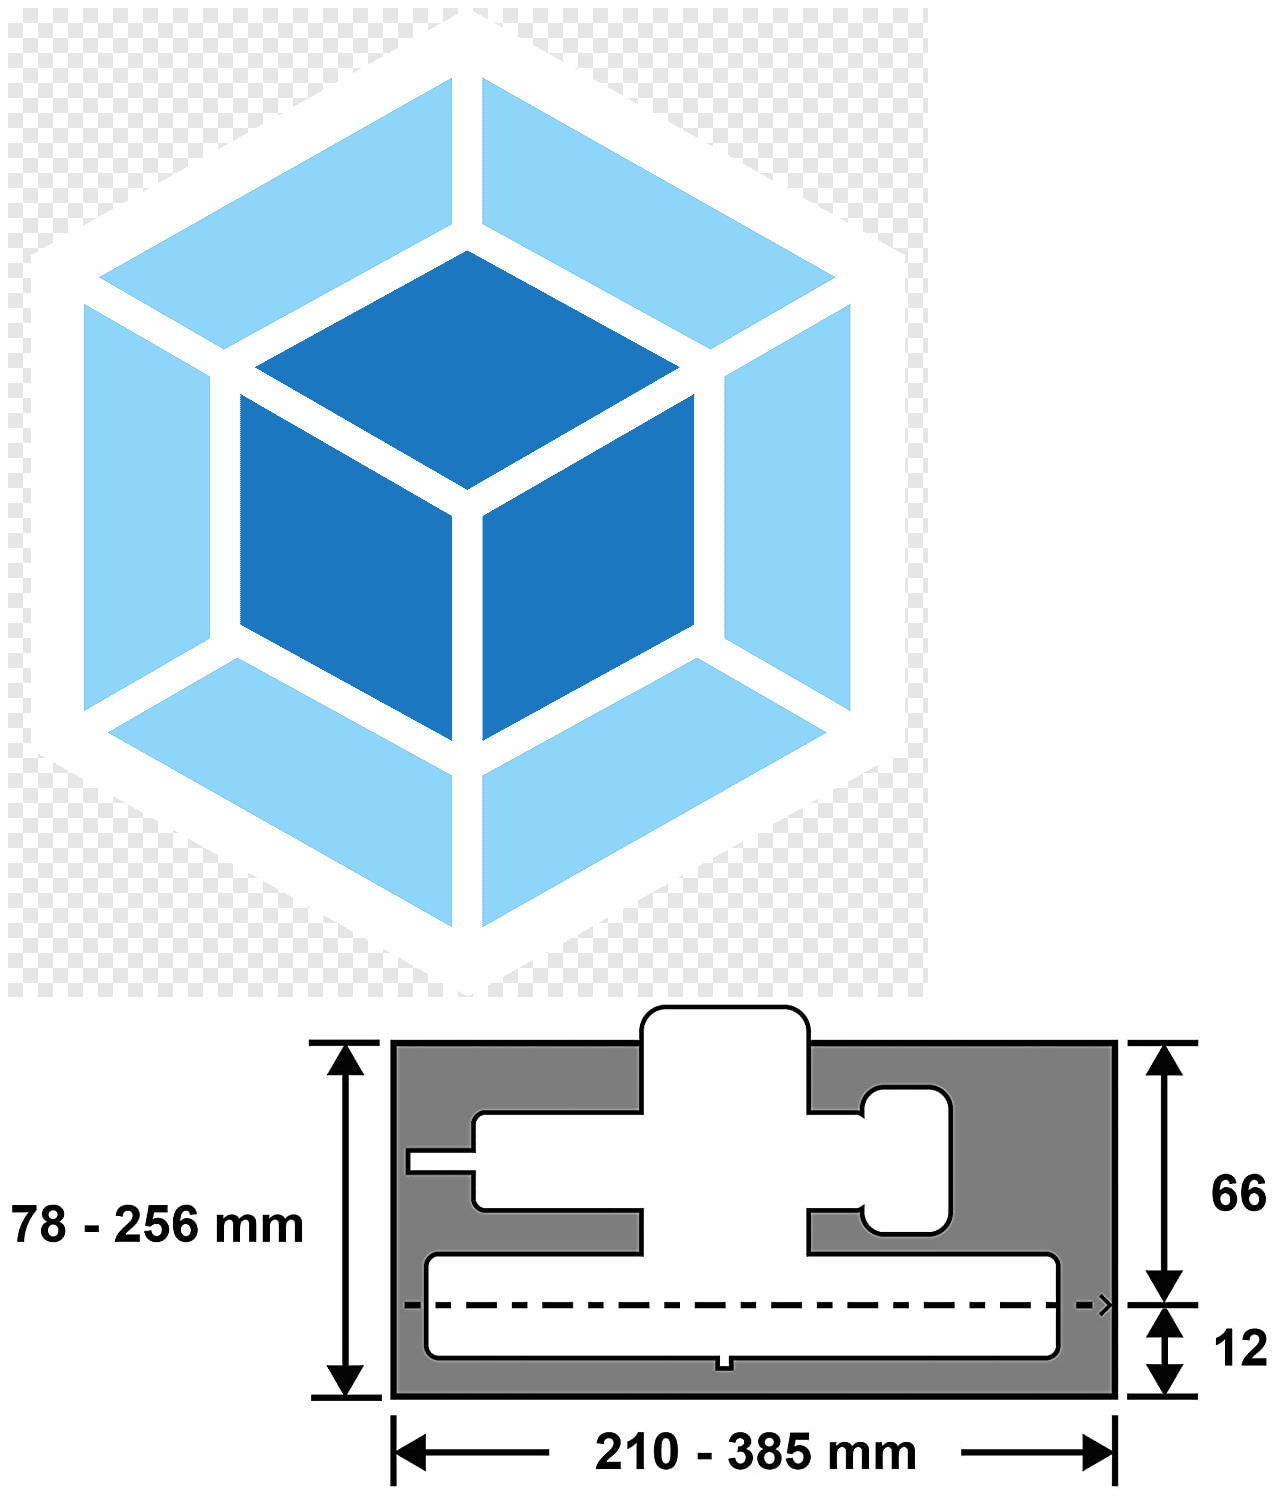
==== src/index.html @ 7921c836 "Inicialización del proyecto" ====
<!DOCTYPE html>
<html lang="en">
<head>
    <meta charset="UTF-8">
    <meta http-equiv="X-UA-Compatible" content="IE=edge">
    <meta name="viewport" content="width=device-width, initial-scale=1.0">
    <title>Webpack</title>
</head>
<body>
    
<img src="./assets/logo-webpack.png" alt="" class="Webpack logo">
<img src="./assets/Dimensiones_FKS145.jpg" alt="" class="Guia Logo">
    
</body>
</html>
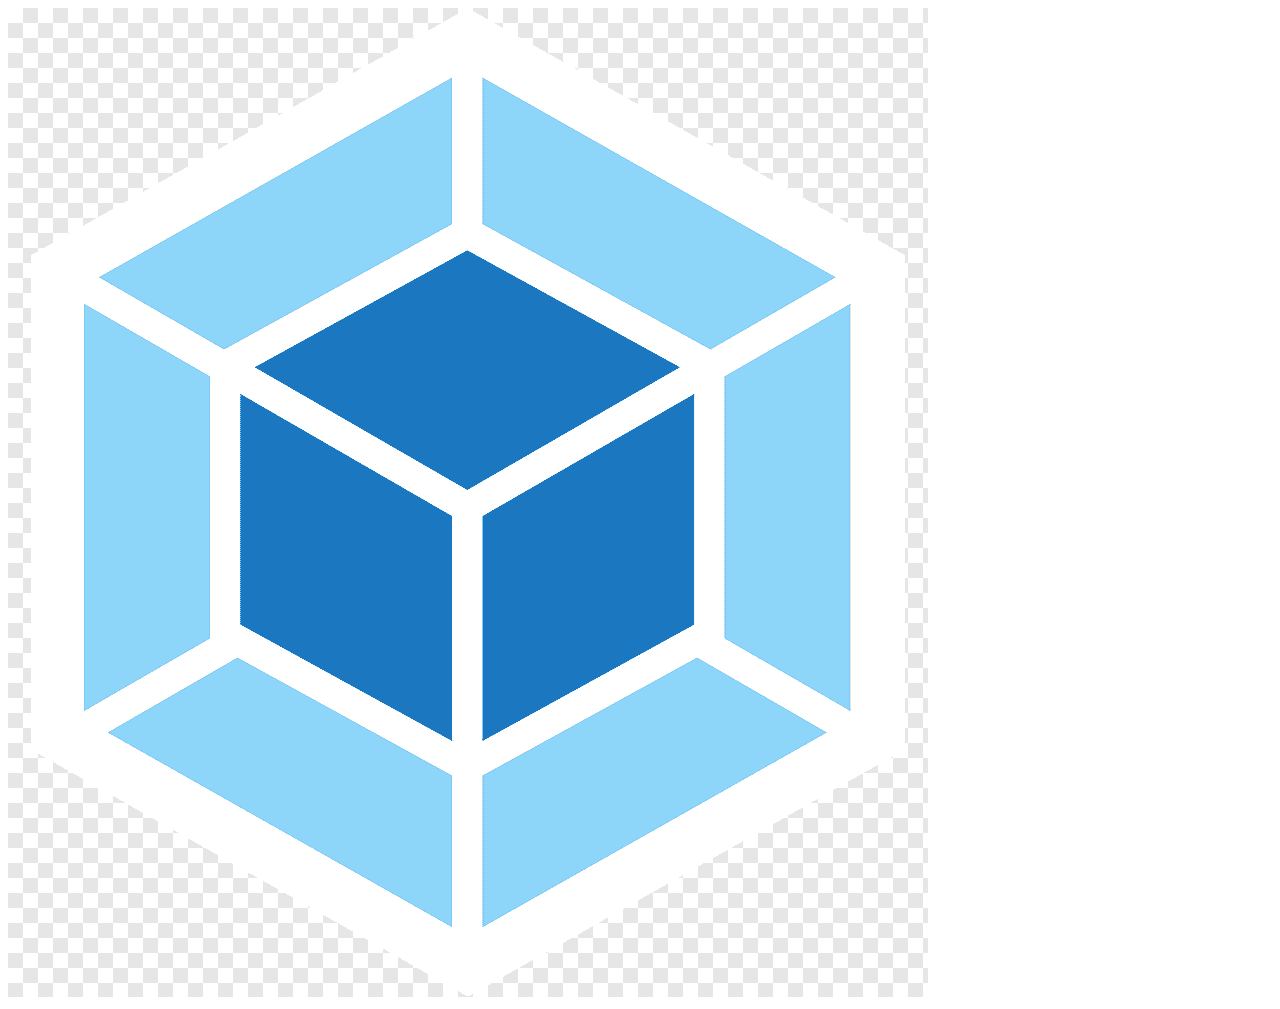
==== commit ce8f4ae6: "Actualiza nombre de carpeta dist para subir a github pages" ====
--- a/src/index.html
+++ b/src/index.html
@@ -9,7 +9,6 @@
 <body>
     
 <img src="./assets/logo-webpack.png" alt="" class="Webpack logo">
-<img src="./assets/Dimensiones_FKS145.jpg" alt="" class="Guia Logo">
     
 </body>
 </html>
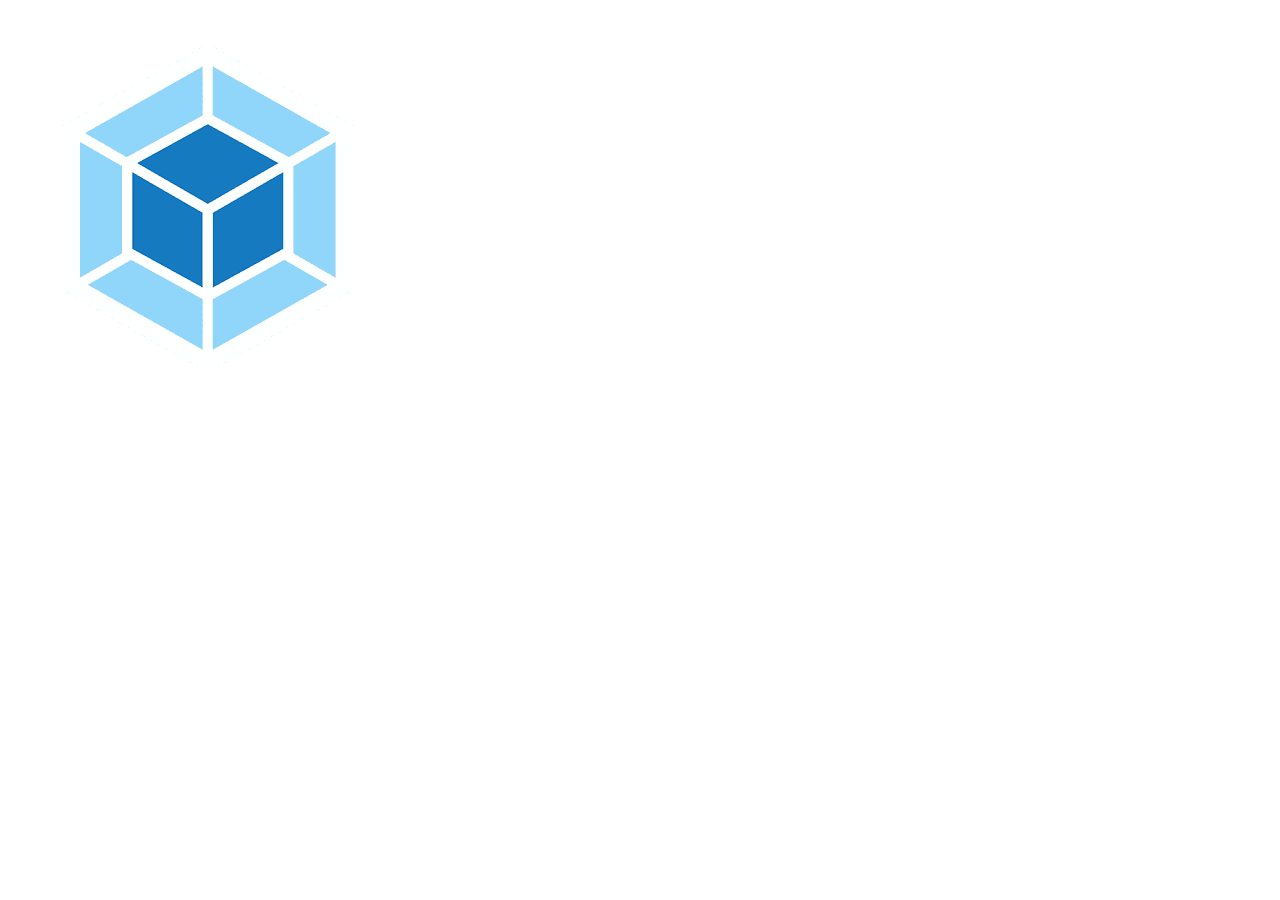
==== commit 2d214703: "Actualiza el fondo" ====
--- a/src/index.html
+++ b/src/index.html
@@ -7,8 +7,8 @@
     <title>Webpack</title>
 </head>
 <body>
-    
-<img src="./assets/logo-webpack.png" alt="" class="Webpack logo">
-    
+    <div class="contenedor">
+        <img src="./assets/webpack-logo2.png" class="Webpack logo">       
+    </div>    
 </body>
 </html>
